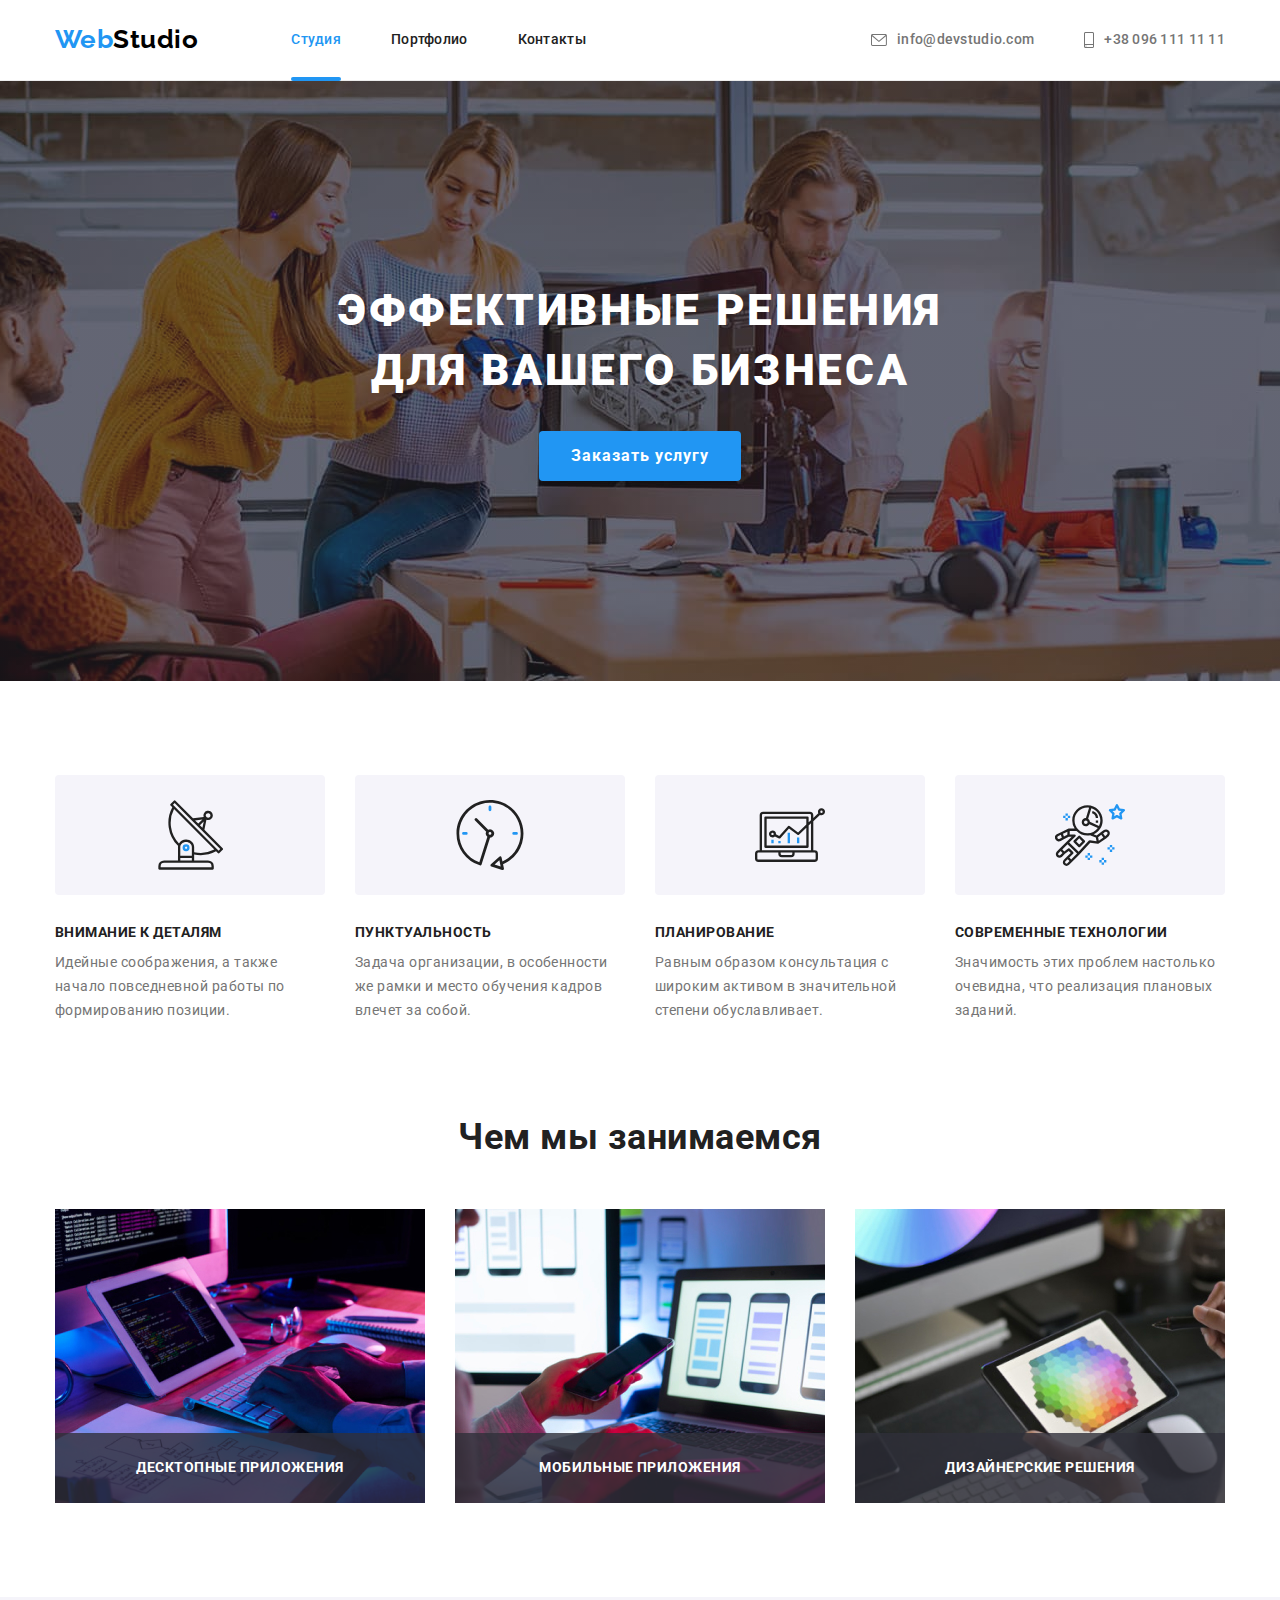
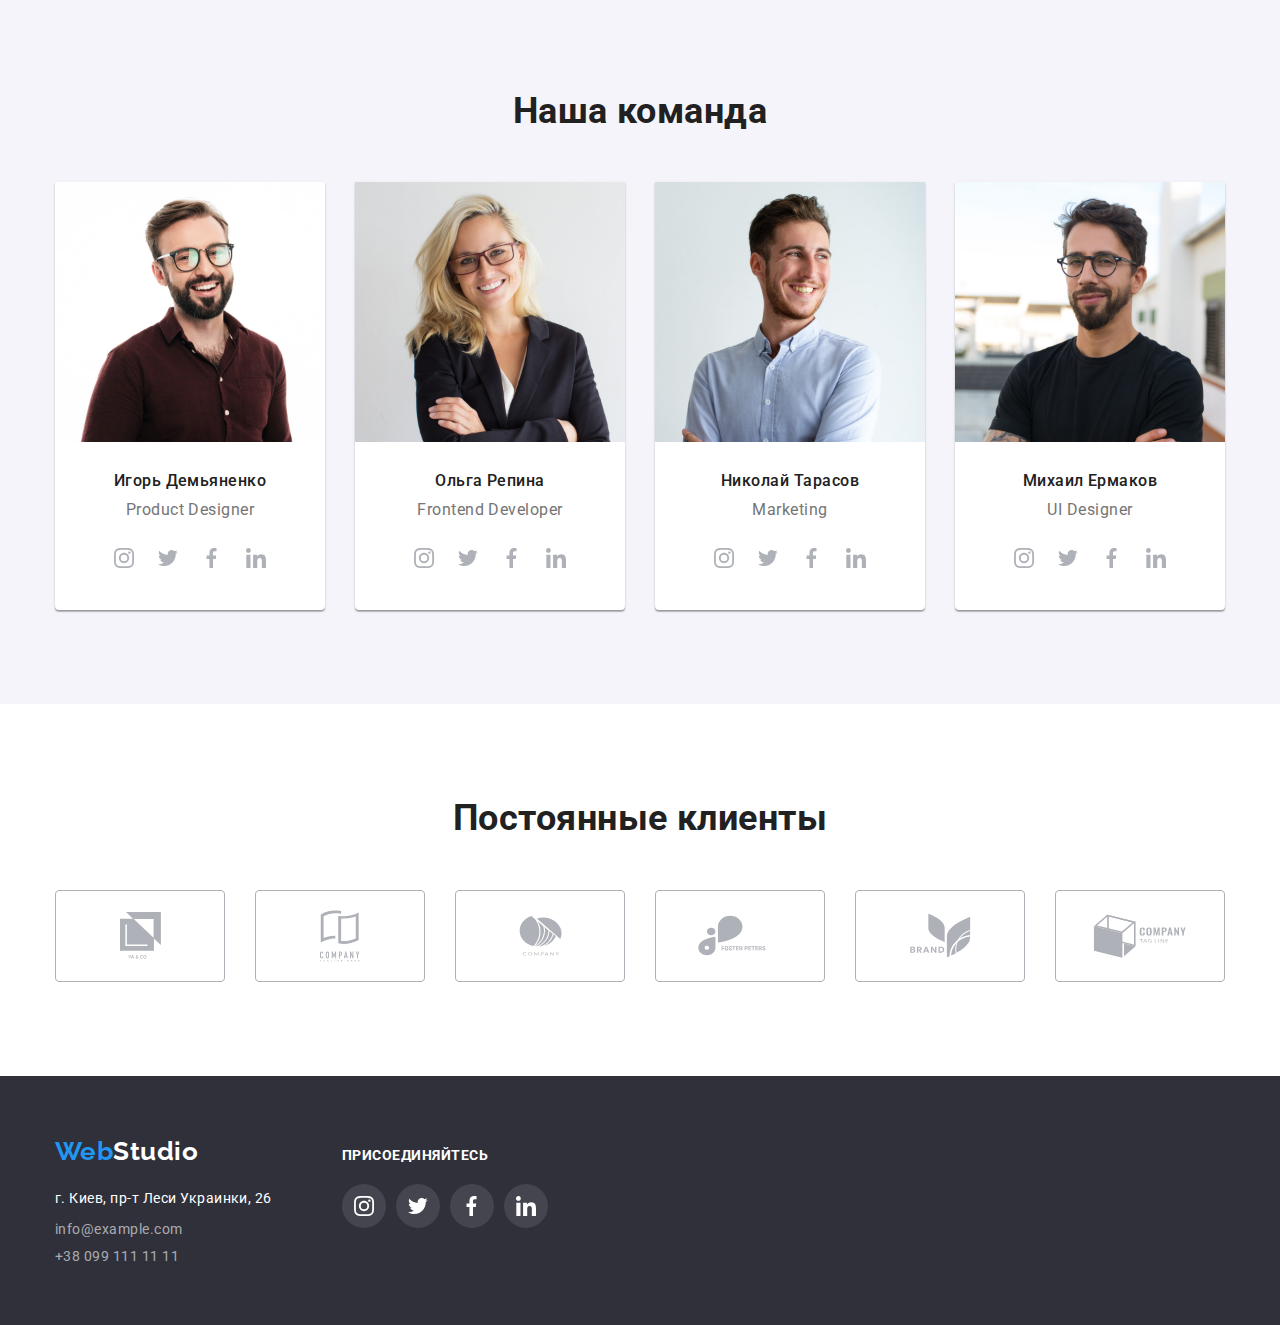
==== index.html @ b7a10733 "Add files via upload" ====
<!DOCTYPE html>
<html lang="ru">
  <head>
    <meta charset="UTF-8" />
    <meta http-equiv="X-UA-Compatible" content="IE=edge" />
    <meta name="viewport" content="width=device-width, initial-scale=1.0" />
    <title>Студия</title>
    <link rel="preconnect" href="https://fonts.googleapis.com" />
    <link rel="preconnect" href="https://fonts.gstatic.com" crossorigin />
    <link
      href="https://fonts.googleapis.com/css2?family=Raleway:wght@700&family=Roboto:wght@400;500;700;900&display=swap"
      rel="stylesheet"
    />
    <link
      rel="stylesheet"
      href="https://cdnjs.cloudflare.com/ajax/libs/modern-normalize/1.1.0/modern-normalize.min.css"
    />
    <link rel="stylesheet" href="./css/styles.css" />
  </head>

  <body>
    <header class="header">
      <div class="container main-nav">
        <nav class="header-nav">
          <a lang="en" href="https://goit.ua/" class="header-logo link"
            >Web<span class="header-studio">Studio</span></a
          >
          <ul class="header-list list">
            <li class="header-item">
              <a href="./index.html" class="header-link link current">Студия</a>
            </li>
            <li class="header-item">
              <a href="./portfolio.html" class="header-link link">Портфолио</a>
            </li>
            <li class="header-item"><a href="" class="header-link link">Контакты</a></li>
          </ul>
        </nav>

        <ul class="header-contacts-list list">
          <li class="header-contacts-item">
            <a href="mailto:info@devstudio.com" class="header-contacts-link link">
              <svg class="header-icons" width="16" height="12">
                <use href="./images/icons.svg#mail"></use>
              </svg>
              info@devstudio.com</a
            >
          </li>
          <li class="header-contacts-item">
            <a href="tel:+380961111111" class="header-contacts-link link">
              <svg class="header-icons" width="10" height="16">
                <use href="./images/icons.svg#smartphone"></use>
              </svg>
              +38 096 111 11 11</a
            >
          </li>
        </ul>
      </div>
    </header>

    <main>
      <section class="hero overlay">
        <div class="container">
          <h1 class="hero-title">Эффективные решения для вашего бизнеса</h1>
          <button data-modal-open type="button" class="hero-button">Заказать услугу</button>
        </div>
      </section>

      <section class="qualities section">
        <div class="container">
          <h2 class="visually-hidden">Особенности</h2>
          <ul class="qualities-list list">
            <li class="qualities-item">
              <div class="qualities-icons-bg">
                <svg width="65" height="70">
                  <use href="./images/icons.svg#antenna"></use>
                </svg>
              </div>
              <h3 class="qualities-title">Внимание к деталям</h3>
              <p class="qualities-description">
                Идейные соображения, а также начало повседневной работы по формированию позиции.
              </p>
            </li>
            <li class="qualities-item">
              <div class="qualities-icons-bg">
                <svg class="qualities-icons">
                  <use href="./images/icons.svg#clock"></use>
                </svg>
              </div>
              <h3 class="qualities-title">Пунктуальность</h3>
              <p class="qualities-description">
                Задача организации, в особенности же рамки и место обучения кадров влечет за собой.
              </p>
            </li>
            <li class="qualities-item">
              <div class="qualities-icons-bg">
                <svg class="qualities-icons">
                  <use href="./images/icons.svg#diagram"></use>
                </svg>
              </div>
              <h3 class="qualities-title">Планирование</h3>
              <p class="qualities-description">
                Равным образом консультация с широким активом в значительной степени обуславливает.
              </p>
            </li>
            <li class="qualities-item">
              <div class="qualities-icons-bg">
                <svg class="qualities-icons">
                  <use href="./images/icons.svg#astronaut"></use>
                </svg>
              </div>
              <h3 class="qualities-title">Современные технологии</h3>
              <p class="qualities-description">
                Значимость этих проблем настолько очевидна, что реализация плановых заданий.
              </p>
            </li>
          </ul>
        </div>
      </section>

      <section class="skills section">
        <div class="container">
          <h2 class="skills-title secondary-title">Чем мы занимаемся</h2>
          <ul class="skills-list list">
            <li class="skills-item">
              <img src="./images/box1.jpg" alt="Coding" width="370" />
              <p class="skills-description">Десктопные приложения</p>
            </li>
            <li class="skills-item">
              <img src="./images/box2.jpg" alt="Compatibility" width="370" />
              <p class="skills-description">Мобильные приложения</p>
            </li>
            <li class="skills-item">
              <img src="./images/box3.jpg" alt="Design" width="370" />
              <p class="skills-description">Дизайнерские решения</p>
            </li>
          </ul>
        </div>
      </section>

      <section class="team section">
        <div class="container">
          <h2 class="team-title secondary-title">Наша команда</h2>
          <ul class="team-list list">
            <li class="team-item">
              <img src="./images/team_member1.jpg" alt="Игорь Демьяненко" width="270" />
              <div class="team-member-card">
                <h3 class="team-member-title">Игорь Демьяненко</h3>
                <p lang="en" class="team-member-position">Product Designer</p>
                <ul class="team-member-socials-list list flex">
                <li class="team-member-socials-item">
                  <a class="link flex" href="">
                    <svg class="team-member-socials-icon">
                      <use href="./images/icons.svg#instagram"></use>
                    </svg>
                  </a>
                </li>
                <li class="team-member-socials-item">
                  <a class="link flex" href="">
                    <svg class="team-member-socials-icon">
                      <use href="./images/icons.svg#twitter">
                    </svg>
                  </a>
                </li>
                <li class="team-member-socials-item">
                  <a class="link flex" href="">
                    <svg class="team-member-socials-icon">
                      <use href="./images/icons.svg#facebook"></use>
                    </svg>
                  </a>
                </li>
                <li class="team-member-socials-item">
                  <a class="link flex" href="">
                    <svg class="team-member-socials-icon">
                      <use href="./images/icons.svg#linkedin"></use>
                    </svg>
                  </a>
                </li>
              </ul>
              </div>
            </li>
            <li class="team-item">
              <img src="./images/team_member2.jpg" alt="Ольга Репина" width="270" />
              <div class="team-member-card">
                <h3 class="team-member-title">Ольга Репина</h3>
                <p lang="en" class="team-member-position">Frontend Developer</p>
                <ul class="team-member-socials-list list flex">
                <li class="team-member-socials-item">
                  <a class="link flex" href="">
                    <svg class="team-member-socials-icon">
                      <use href="./images/icons.svg#instagram"></use>
                    </svg>
                  </a>
                </li>
                <li class="team-member-socials-item">
                  <a class="link flex" href="">
                    <svg class="team-member-socials-icon">
                      <use href="./images/icons.svg#twitter">
                    </svg>
                  </a>
                </li>
                <li class="team-member-socials-item">
                  <a class="link flex" href="">
                    <svg class="team-member-socials-icon">
                      <use href="./images/icons.svg#facebook"></use>
                    </svg>
                  </a>
                </li>
                <li class="team-member-socials-item">
                  <a class="link flex" href="">
                    <svg class="team-member-socials-icon">
                      <use href="./images/icons.svg#linkedin"></use>
                    </svg>
                  </a>
                </li>
              </ul>
              </div>
            </li>
            <li class="team-item">
              <img src="./images/team_member3.jpg" alt="Николай Тарасов" width="270" />
              <div class="team-member-card">
                <h3 class="team-member-title">Николай Тарасов</h3>
                <p lang="en" class="team-member-position">Marketing</p>
                <ul class="team-member-socials-list list flex">
                <li class="team-member-socials-item">
                  <a class="link flex" href="">
                    <svg class="team-member-socials-icon">
                      <use href="./images/icons.svg#instagram"></use>
                    </svg>
                  </a>
                </li>
                <li class="team-member-socials-item">
                  <a class="link flex" href="">
                    <svg class="team-member-socials-icon">
                      <use href="./images/icons.svg#twitter">
                    </svg>
                  </a>
                </li>
                <li class="team-member-socials-item">
                  <a class="link flex" href="">
                    <svg class="team-member-socials-icon">
                      <use href="./images/icons.svg#facebook"></use>
                    </svg>
                  </a>
                </li>
                <li class="team-member-socials-item">
                  <a class="link flex" href="">
                    <svg class="team-member-socials-icon">
                      <use href="./images/icons.svg#linkedin"></use>
                    </svg>
                  </a>
                </li>
              </ul>
              </div>
            </li>
            <li class="team-item">
              <img src="./images/team_member4.jpg" alt="Михаил Ермаков" width="270" />
              <div class="team-member-card">
                <h3 class="team-member-title">Михаил Ермаков</h3>
                <p lang="en" class="team-member-position">UI Designer</p>
                <ul class="team-member-socials-list list flex">
                <li class="team-member-socials-item">
                  <a class="link flex" href="">
                    <svg class="team-member-socials-icon">
                      <use href="./images/icons.svg#instagram"></use>
                    </svg>
                  </a>
                </li>
                <li class="team-member-socials-item">
                  <a class="link flex" href="">
                    <svg class="team-member-socials-icon">
                      <use href="./images/icons.svg#twitter">
                    </svg>
                  </a>
                </li>
                <li class="team-member-socials-item">
                  <a class="link flex" href="">
                    <svg class="team-member-socials-icon">
                      <use href="./images/icons.svg#facebook"></use>
                    </svg>
                  </a>
                </li>
                <li class="team-member-socials-item">
                  <a class="link flex" href="">
                    <svg class="team-member-socials-icon">
                      <use href="./images/icons.svg#linkedin"></use>
                    </svg>
                  </a>
                </li>
              </ul>
              </div>
            </li>
          </ul>
        </div>
      </section>

      <section class="clients section container">
        <h2 class="clients-title secondary-title">Постоянные клиенты</h2>
        <ul class="clients-list list flex">
          <li class="clients-list-item flex">
            <a class="link flex" href="">
              <svg class="clients-icon" width="41" height="47">
                <use href="./images/icons.svg#company1"></use>
              </svg>
            </a>
          </li>
          <li class="clients-list-item li">
            <a class="link flex" href="">
              <svg class="clients-icon" width="40" height="52">
                <use href="./images/icons.svg#company2"></use>
              </svg>
            </a>
          </li>
          <li class="clients-list-item">
            <a class="link flex" href="">
              <svg class="clients-icon" width="43" height="41">
                <use href="./images/icons.svg#company3"></use>
              </svg>
            </a>
          </li>
          <li class="clients-list-item">
            <a class="link flex" href="">
              <svg class="clients-icon" width="84" height="41">
                <use href="./images/icons.svg#company4"></use>
              </svg>
            </a>
          </li>
          <li class="clients-list-item">
            <a class="link flex" href="">
              <svg class="clients-icon" width="63" height="45">
                <use href="./images/icons.svg#company5"></use>
              </svg>
            </a>
          </li>
          <li class="clients-list-item">
            <a class="link flex" href="">
              <svg class="clients-icon" width="94" height="44">
                <use href="./images/icons.svg#company6"></use>
              </svg>
            </a>
          </li>
        </ul>
      </section>
    </main>

    <footer class="footer">
      <div class="container flex">
        <div class="footer-contacts">
          <a lang="en" href="https://goit.ua/" class="footer-logo link"
            >Web<span class="footer-studio">Studio</span>
          </a>
          <address>
            <ul class="footer-list list">
              <li class="footer-item">
                <a href="https://goo.gl/maps/9kLPgh8DZqMoMKWZ7" class="footer-street-link link"
                  >г. Киев, пр-т Леси Украинки, 26</a
                >
              </li>
              <li class="footer-item">
                <a href="mailto:info@example.com" class="footer-contacts-link link"
                  >info@example.com</a
                >
              </li>
              <li class="footer-item">
                <a href="tel:+380991111111" class="footer-contacts-link link">+38 099 111 11 11</a>
              </li>
            </ul>
          </address>
        </div>

        <div class="social-links">
          <h3 class="social-links-title">присоединяйтесь</h3>
          <ul class="social-links-list list flex">
            <li class="social-links-item">
              <a class="link flex" href="">
                <svg class="social-links-icon">
                  <use href="./images/icons.svg#instagram"></use>
                </svg>
              </a>
            </li>
            <li class="social-links-item">
              <a class="link flex" href="">
                <svg class="social-links-icon">
                  <use href="./images/icons.svg#twitter"></use>
                </svg>
              </a>
            </li>
            <li class="social-links-item">
              <a class="link flex" href="">
                <svg class="social-links-icon">
                  <use href="./images/icons.svg#facebook"></use>
                </svg>
              </a>
            </li>
            <li class="social-links-item">
              <a class="link flex" href="">
                <svg class="social-links-icon">
                  <use href="./images/icons.svg#linkedin"></use>
                </svg>
              </a>
            </li>
          </ul>
        </div>
      </div>
    </footer>
    <div class="backdrop is-hidden" data-modal>
      <div class="modal">
        <button data-modal-close type="button" class="modal-btn flex">
          <svg class="modal-icon flex" width="11" height="11">
            <use href="./images/icons.svg#close"></use>
          </svg>
        </button>
      </div>
    </div>
    <script src="./js/modal.js"></script>
  </body>
</html>
---- css/styles.css ----
:root {
  --primary-title-color: #ffffff;
  --secondary-title-color: #212121;
  --primary-text-color: #757575;
  --secondary-text-color: #212121;
  --accent-color: #2196f3;
  --header-text-color: #212121;
  --header-contacts-color: #757575;
}

/*-------------BODY-------------*/

h1,
h2,
h3,
h4,
h5,
h6,
ul,
p {
  margin: 0;
  padding: 0;
}

body {
  font-family: 'Roboto', sans-serif;
  letter-spacing: 0.03em;
  color: #ffffff;
}

.container {
  width: 1200px;
  padding-right: 15px;
  padding-left: 15px;
  margin: auto;
}

.visually-hidden {
  position: absolute;
  width: 1px;
  height: 1px;
  margin: -1px;
  padding: 0;
  overflow: hidden;
  border: 0;
  clip: rect(0 0 0 0);
}

.link {
  text-decoration: none;
}

.list {
  list-style: none;
}

.secondary-title {
  margin-bottom: 50px;

  font-weight: 700;
  font-size: 36px;
  line-height: 1.16;
  text-align: center;
  color: var(--secondary-title-color);
}

.flex {
  display: flex;
}

img {
  display: block;
}

/*-------------HEADER-------------*/

.header {
  border-bottom: 1px solid #ececec;
}

.main-nav {
  display: flex;
  align-items: center;
}

.header-nav {
  display: flex;
  align-items: center;
}

.header-list {
  display: flex;
  margin-left: 93px;
}

.header-list .header-item + .header-item {
  margin-left: 50px;
}

.header-logo {
  padding-top: 24px;
  padding-bottom: 25px;

  font-family: Raleway;
  font-weight: 700;
  font-size: 26px;
  line-height: 1.19;
  color: var(--accent-color);
}

.header-studio {
  color: #000000;
}

.header-link {
  position: relative;
  padding-top: 32px;
  padding-bottom: 32px;
  display: block;

  font-weight: 500;
  font-size: 14px;
  line-height: 1.14;
  letter-spacing: 0.02em;
  color: var(--header-text-color);

  transition: color 250ms cubic-bezier(0.4, 0, 0.2, 1);
}

.current::after {
  content: '';
  display: block;
  position: absolute;
  width: 100%;
  height: 4px;
  left: 0;
  bottom: -1px;

  background-color: var(--accent-color);
  border-radius: 2px;
}

.header-link:hover,
.header-link:focus,
.current {
  color: var(--accent-color);
}

.header-contacts-list {
  display: flex;
  margin-left: auto;
}

.header-contacts-list .header-contacts-item + .header-contacts-item {
  margin-left: 50px;
}

.header-contacts-link {
  display: flex;
  padding-top: 32px;
  padding-bottom: 32px;
  align-items: center;

  font-weight: 500;
  font-size: 14px;
  line-height: 1.14;
  letter-spacing: 0.02em;
  color: var(--header-contacts-color);

  transition: color 250ms cubic-bezier(0.4, 0, 0.2, 1);
}

.header-contacts-link:hover,
.header-contacts-link:focus {
  color: var(--accent-color);
}

.header-icons {
  margin-right: 10px;
  fill: currentColor;
}

/*-------------HERO-------------*/

.hero {
  display: flex;
  justify-content: center;
  padding-top: 200px;
  padding-bottom: 200px;

  background: #2f303a;
}

.overlay {
  max-width: 1600px;
  height: 600px;
  margin-right: auto;
  margin-left: auto;

  background-image: linear-gradient(to bottom, rgba(47, 48, 58, 0.4), rgba(47, 48, 58, 0.4)),
    url('../images/overlay.jpg');
  background-repeat: no-repeat;
  background-position: center;
  background-size: cover;
}

.hero-title {
  margin-bottom: 30px;
  margin-left: auto;
  margin-right: auto;
  width: 696px;

  font-weight: 900;
  font-size: 44px;
  line-height: 1.36;
  text-align: center;
  letter-spacing: 0.06em;
  text-transform: uppercase;
  color: var(--primary-title-color);
}

.hero-button {
  min-width: 200px;
  padding: 10px 32px;
  margin: 0 auto;
  display: block;

  background: var(--accent-color);
  box-shadow: 0px 4px 4px rgba(0, 0, 0, 0.15);
  border-radius: 4px;
  border: none;
  cursor: pointer;

  font-family: inherit;
  font-weight: 700;
  font-size: 16px;
  line-height: 1.88;
  text-align: center;
  letter-spacing: 0.06em;
  color: #ffffff;

  transition: background-color 250ms cubic-bezier(0.4, 0, 0.2, 1);
}

.hero-button:hover,
.hero-button:focus {
  background-color: #188ce8;
}

/*-------------MAIN-------------*/

.section {
  padding-top: 94px;
  padding-bottom: 94px;
}

/*-------------QUALITIES-------------*/

.qualities {
  padding-bottom: 0;
}

.qualities-list {
  display: flex;
  flex-wrap: row;
  margin-left: -30px;
}

.qualities-item {
  flex-basis: calc(100% / 4 - 30px);
  margin-left: 30px;
}

.qualities-icons-bg {
  display: flex;
  align-items: center;
  justify-content: center;
  height: 120px;
  margin-bottom: 30px;

  background: #f5f4fa;
  border-radius: 4px;
}

.qualities-icons {
  width: 70px;
  height: 70px;
}

.qualities-title {
  margin-bottom: 10px;

  font-weight: 700;
  font-size: 14px;
  line-height: 1.14;
  text-transform: uppercase;
  color: var(--secondary-title-color);
}

.qualities-description {
  font-size: 14px;
  line-height: 1.71;
  color: var(--primary-text-color);
}

/*-------------SKILLS-------------*/

.skills-list {
  display: flex;
  flex-wrap: wrap;
  margin-left: -30px;
}

.skills-item {
  position: relative;
  flex-basis: calc(100% / 3 - 30px);
  margin-left: 30px;
}

.skills-description {
  display: flex;
  align-items: center;
  justify-content: center;
  position: absolute;
  width: 100%;
  height: 70px;
  left: 0;
  bottom: 0;

  font-weight: 700;
  font-size: 14px;
  line-height: 1.14;
  text-transform: uppercase;
  color: #ffffff;
  background: rgba(47, 48, 58, 0.8);
}

/*-------------TEAM-------------*/

.team {
  background: #f5f4fa;
}

.team-list {
  display: flex;
  flex-wrap: wrap;
  margin-left: -30px;
}

.team-item {
  flex-basis: calc(100% / 4 - 30px);
  margin-left: 30px;

  background: #ffffff;
  box-shadow: 0px 1px 3px rgba(0, 0, 0, 0.12), 0px 1px 1px rgba(0, 0, 0, 0.14),
    0px 2px 1px rgba(0, 0, 0, 0.2);
  border-radius: 0px 0px 4px 4px;
}

.team-member-card {
  padding-top: 30px;
  padding-bottom: 30px;
}

.team-member-title {
  margin-bottom: 10px;

  font-weight: 500;
  font-size: 16px;
  line-height: 1.18;
  text-align: center;
  color: var(--secondary-title-color);
}

.team-member-position {
  margin-bottom: 16px;

  font-size: 16px;
  line-height: 1.18;
  text-align: center;
  color: var(--primary-text-color);
}

.team-member-socials-list {
  align-items: center;
  justify-content: center;
}

.team-member-socials-item a {
  width: 44px;
  height: 44px;
  align-items: center;
  justify-content: center;

  color: #afb1b8;
  border-radius: 50%;

  transition: color 250ms cubic-bezier(0.4, 0, 0.2, 1),
    background-color 250ms cubic-bezier(0.4, 0, 0.2, 1);
}

.team-member-socials-item a:hover,
.team-member-socials-item a:focus {
  color: white;
  background-color: var(--accent-color);
}

.team-member-socials-icon {
  width: 20px;
  height: 20px;

  fill: currentColor;
}

/*-------------CLIENTS-------------*/

.clients-list {
  flex-wrap: wrap;
  margin-left: -30px;
}

.clients-list-item {
  flex-basis: calc(100% / 6 - 30px);
  margin-left: 30px;
}

.clients-list-item a {
  width: 170px;
  height: 92px;
  align-items: center;
  justify-content: center;

  color: #afb1b8;
  border: 1px solid #afb1b8;
  border-radius: 4px;

  transition: color 250ms cubic-bezier(0.4, 0, 0.2, 1);
}

.clients-list-item a:hover,
.clients-list-item a:focus {
  color: var(--accent-color);
  border: 1px solid var(--accent-color);
}

.clients-icon {
  fill: currentColor;
}

/*-------------PORTFOLIO-------------*/

.filters-list {
  display: flex;
  justify-content: center;
  margin-bottom: 50px;
}

.filters-item:not(:last-child) {
  margin-right: 8px;
}

.filter-button {
  font-family: inherit;
  font-weight: 500;
  font-size: 16px;
  line-height: 1.62;
  text-align: center;
  color: var(--secondary-title-color);
  background-color: #f5f4fa;
  cursor: pointer;
  border-radius: 4px;
  border: none;
  padding: 6px 22px;

  transition: color 250ms cubic-bezier(0.4, 0, 0.2, 1),
    background-color 250ms cubic-bezier(0.4, 0, 0.2, 1),
    box-shadow 250ms cubic-bezier(0.4, 0, 0.2, 1);
}

.filter-button:hover,
.filter-button:focus {
  color: #ffffff;
  background-color: var(--accent-color);
  box-shadow: 0px 3px 1px rgba(0, 0, 0, 0.1), 0px 1px 2px rgba(0, 0, 0, 0.08),
    0px 2px 2px rgba(0, 0, 0, 0.12);
}

.projects-list {
  display: flex;
  flex-wrap: wrap;
  margin-left: -30px;
  margin-top: -30px;
}

.projects-item {
  flex-basis: calc(100% / 3 - 30px);
  margin-left: 30px;
  margin-top: 30px;
}

.projects-link {
  transition: box-shadow 250ms cubic-bezier(0.4, 0, 0.2, 1);
}

.projects-link:hover,
.projects-link:focus {
  display: block;
  box-sizing: border-box;
  box-shadow: 0px 1px 1px rgba(0, 0, 0, 0.12), 0px 4px 4px rgba(0, 0, 0, 0.06),
    1px 4px 6px rgba(0, 0, 0, 0.16);
}

.projects-description {
  position: relative;
  overflow: hidden;
}

.projects-overlay {
  position: absolute;
  top: 0;
  left: 0;
  height: 100%;
  width: 100%;
  transform: translateY(100%);
  transition: transform 250ms cubic-bezier(0.4, 0, 0.2, 1);

  background: rgba(33, 150, 243, 0.9);
}

.projects-link:hover .projects-overlay,
.projects-link:focus .projects-overlay {
  transform: translateY(0);
}

.projects-text {
  padding: 63px 24px;

  font-size: 18px;
  line-height: 1.56;
  letter-spacing: 0.03em;
  color: #ffffff;
}

.projects-card {
  padding: 20px 24px;

  border: 1px solid #eeeeee;
  border-width: 0 1px 1px 1px;
}

.projects-title {
  padding-bottom: 4px;

  font-weight: 700;
  font-size: 18px;
  line-height: 2;
  letter-spacing: 0.06em;
  color: var(--secondary-title-color);
}

.projects-category {
  font-size: 16px;
  line-height: 1.87;
  color: var(--primary-text-color);
}

/*-------------FOOTER-------------*/

.footer {
  background: #2f303a;
  padding-top: 60px;
  padding-bottom: 60px;
}

.footer-contacts {
  display: inline-block;
  margin-right: 70px;
}

.footer-logo {
  display: block;
  margin-bottom: 20px;

  font-family: Raleway;
  font-weight: 700;
  font-size: 26px;
  line-height: 1.19;
  color: var(--accent-color);
}

.footer-studio {
  color: #ffffff;
}

.footer-item:not(:last-child) {
  margin-bottom: 9px;
}

.footer-street-link {
  font-style: normal;
  font-size: 14px;
  line-height: 1.71;
  color: #ffffff;

  transition: color 250ms cubic-bezier(0.4, 0, 0.2, 1);
}

.footer-street-link:hover,
.footer-street-link:focus {
  color: var(--accent-color);
}

.footer-contacts-link {
  font-style: normal;
  font-size: 14px;
  line-height: 1.71px;
  color: rgba(255, 255, 255, 0.6);

  transition: color 250ms cubic-bezier(0.4, 0, 0.2, 1);
}

.footer-contacts-link:hover,
.footer-contacts-link:focus {
  color: var(--accent-color);
}

/*-------------SOCIAL LINKS-------------*/

.social-links {
  vertical-align: top;
  display: inline-block;
}

.social-links-title {
  margin-top: 12px;
  margin-bottom: 20px;

  font-weight: 700;
  font-size: 14px;
  line-height: 1.14;
  text-transform: uppercase;
  color: #ffffff;
}

.social-links-item:not(:last-child) {
  margin-right: 10px;
}

.social-links-item a {
  width: 44px;
  height: 44px;
  align-items: center;
  justify-content: center;

  background: rgba(255, 255, 255, 0.1);
  border-radius: 50%;

  transition: background-color 250ms cubic-bezier(0.4, 0, 0.2, 1);
}

.social-links-item a:hover,
.social-links-item a:focus {
  background: var(--accent-color);
}

.social-links-icon {
  width: 20px;
  height: 20px;

  fill: #ffffff;
}

/*-------------MODAL WINDOW-------------*/

.backdrop {
  position: fixed;
  top: 0;
  left: 0;
  transition: opacity 250ms cubic-bezier(0.4, 0, 0.2, 1);

  width: 100%;
  height: 100%;

  background: rgba(0, 0, 0, 0.2);
}

.backdrop.is-hidden {
  opacity: 0;
  pointer-events: none;
}

.modal {
  position: absolute;
  top: 50%;
  left: 50%;
  transform: translate(-50%, -50%);
  transition: transform 250ms cubic-bezier(0.4, 0, 0.2, 1);

  width: 528px;
  height: 581px;

  background: #ffffff;
  box-shadow: 0px 1px 3px rgba(0, 0, 0, 0.12), 0px 1px 1px rgba(0, 0, 0, 0.14),
    0px 2px 1px rgba(0, 0, 0, 0.2);
  border-radius: 4px;
}

.backdrop.is-hidden .modal {
  transform: translate(-50%, -50%) scale(0.5);
}

.modal-btn {
  margin-left: auto;
  margin-top: 8px;
  margin-right: 8px;
  align-items: center;
  justify-content: center;

  width: 30px;
  height: 30px;

  color: #000000;
  background: #ffffff;
  border: 1px solid rgba(0, 0, 0, 0.1);
  border-radius: 50%;
  cursor: pointer;
}

.modal-btn:hover,
.modal-btn:focus {
  color: var(--accent-color);
}

.modal-icon {
  fill: currentColor;
}
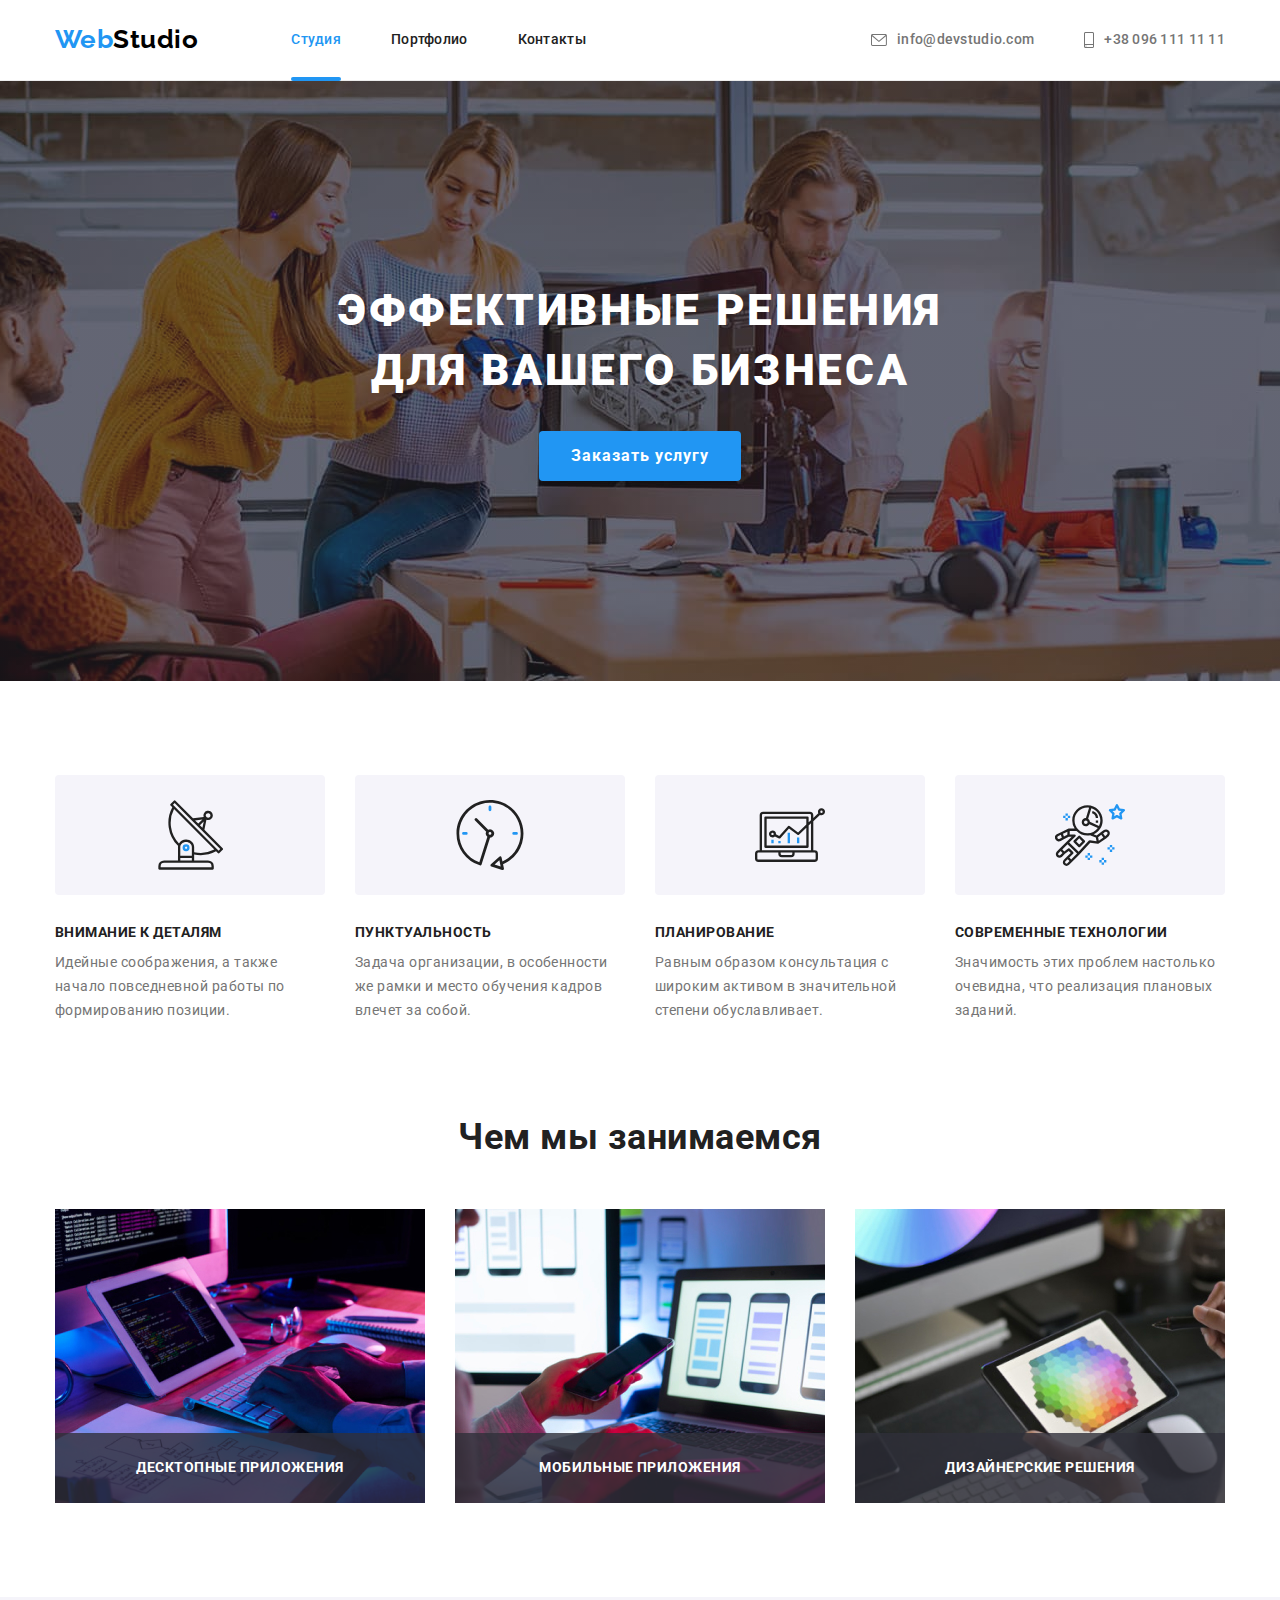
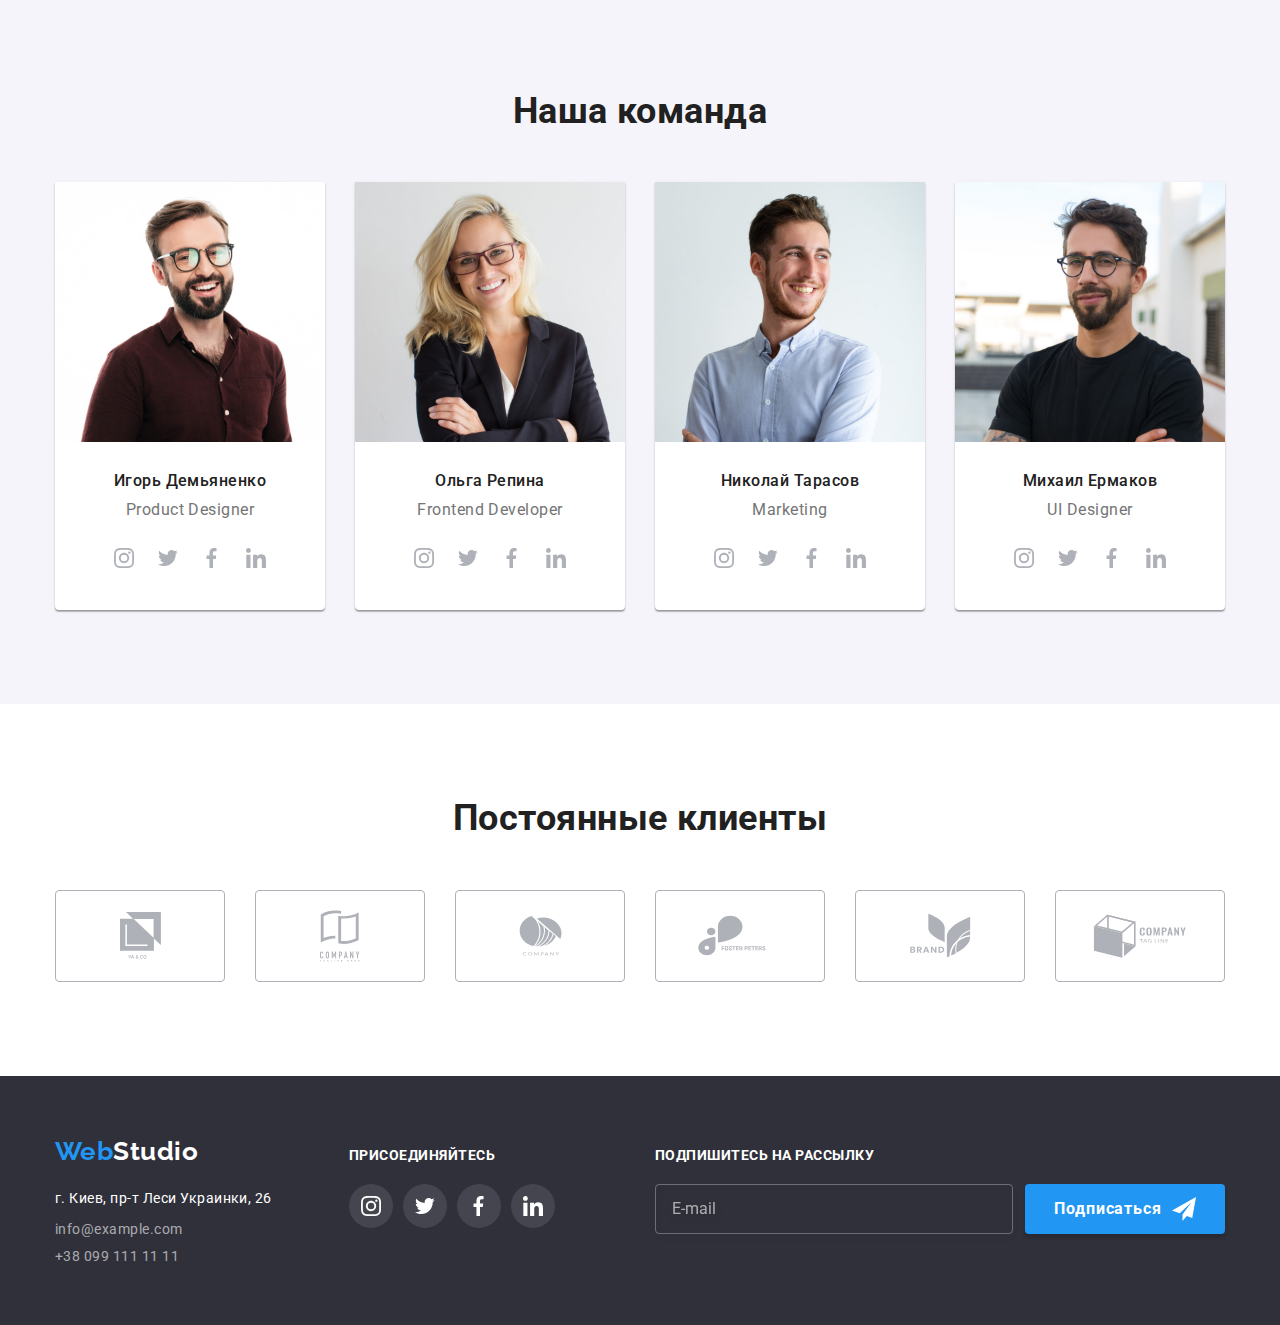
==== commit c8bb8a65: "+ sub-form" ====
--- a/index.html
+++ b/index.html
@@ -343,7 +343,7 @@
     </main>
 
     <footer class="footer">
-      <div class="container flex">
+      <div class="container footer-align flex">
         <div class="footer-contacts">
           <a lang="en" href="https://goit.ua/" class="footer-logo link"
             >Web<span class="footer-studio">Studio</span>
@@ -400,6 +400,18 @@
             </li>
           </ul>
         </div>
+
+        <form class="sub-form">
+          <h3 class="sub-title">Подпишитесь на рассылку</h3>
+          <div class="flex">
+            <input type="email" name="email" id="email" placeholder="E-mail">
+            <button class="sub-btn" type="submit">
+              Подписаться<svg class="sub-form-icon" width="24" height="24">
+                          <use href="./images/icons.svg#send"></use>
+                        </svg>
+            </button>
+          </div>
+        </form>
       </div>
     </footer>
     <div class="backdrop is-hidden" data-modal>
--- a/css/styles.css
+++ b/css/styles.css
@@ -572,6 +572,13 @@
   padding-bottom: 60px;
 }
 
+.footer-align {
+  align-items: baseline;
+  justify-content: space-between;
+}
+
+/*-------------[FOOTER] CONTACTS-------------*/
+
 .footer-contacts {
   display: inline-block;
   margin-right: 70px;
@@ -624,15 +631,13 @@
   color: var(--accent-color);
 }
 
-/*-------------SOCIAL LINKS-------------*/
+/*-------------[FOOTER] SOCIAL LINKS-------------*/
 
 .social-links {
-  vertical-align: top;
-  display: inline-block;
+  margin-right: 93px;
 }
 
 .social-links-title {
-  margin-top: 12px;
   margin-bottom: 20px;
 
   font-weight: 700;
@@ -668,6 +673,87 @@
   height: 20px;
 
   fill: #ffffff;
+}
+
+/*-------------[FOOTER] FORM-------------*/
+
+.sub-title {
+  margin-bottom: 20px;
+
+  font-weight: 700;
+  font-size: 14px;
+  line-height: 1.14;
+  text-transform: uppercase;
+  color: #ffffff;
+}
+
+.sub-form input {
+  margin-right: 12px;
+  padding: 15px 16px;
+
+  width: 358px;
+  height: 50px;
+
+  color: #ffffff;
+  border: 1px solid rgba(255, 255, 255, 0.3);
+  box-sizing: border-box;
+  filter: drop-shadow(0px 4px 4px rgba(0, 0, 0, 0.15));
+  border-radius: 4px;
+  background-color: transparent;
+
+  transition: background-color 250ms cubic-bezier(0.4, 0, 0.2, 1), color 250ms cubic-bezier(0.4, 0, 0.2, 1);
+}
+
+.sub-form input::placeholder {
+  align-items: center;
+
+  font-size: 16px;
+  line-height: 1.25;
+  display: flex;
+  color: rgba(255, 255, 255, 0.6);
+}
+
+.sub-form input:hover {
+  border-color: var(--accent-color);
+}
+
+.sub-form input:focus {
+  color: black;
+  background-color: #ffffff;
+}
+
+.sub-form input:focus-visible {
+  outline: none;
+  border-color: var(--accent-color);
+}
+
+.sub-btn {
+  width: 200px;
+  height: 50px;
+
+  font-weight: 700;
+  font-size: 16px;
+  line-height: 1.87;
+  display: flex;
+  align-items: center;
+  justify-content: center;
+  letter-spacing: 0.06em;
+  color: #ffffff;
+  background: #2196f3;
+  box-shadow: 0px 4px 4px rgba(0, 0, 0, 0.15);
+  border-radius: 4px;
+  border: none;
+  cursor: pointer;
+}
+
+.sub-btn:hover,
+.sub-btn:focus {
+  background-color: #188ce8;
+}
+
+.sub-form-icon {
+  margin-left: 10px;
+  fill: currentColor;
 }
 
 /*-------------MODAL WINDOW-------------*/
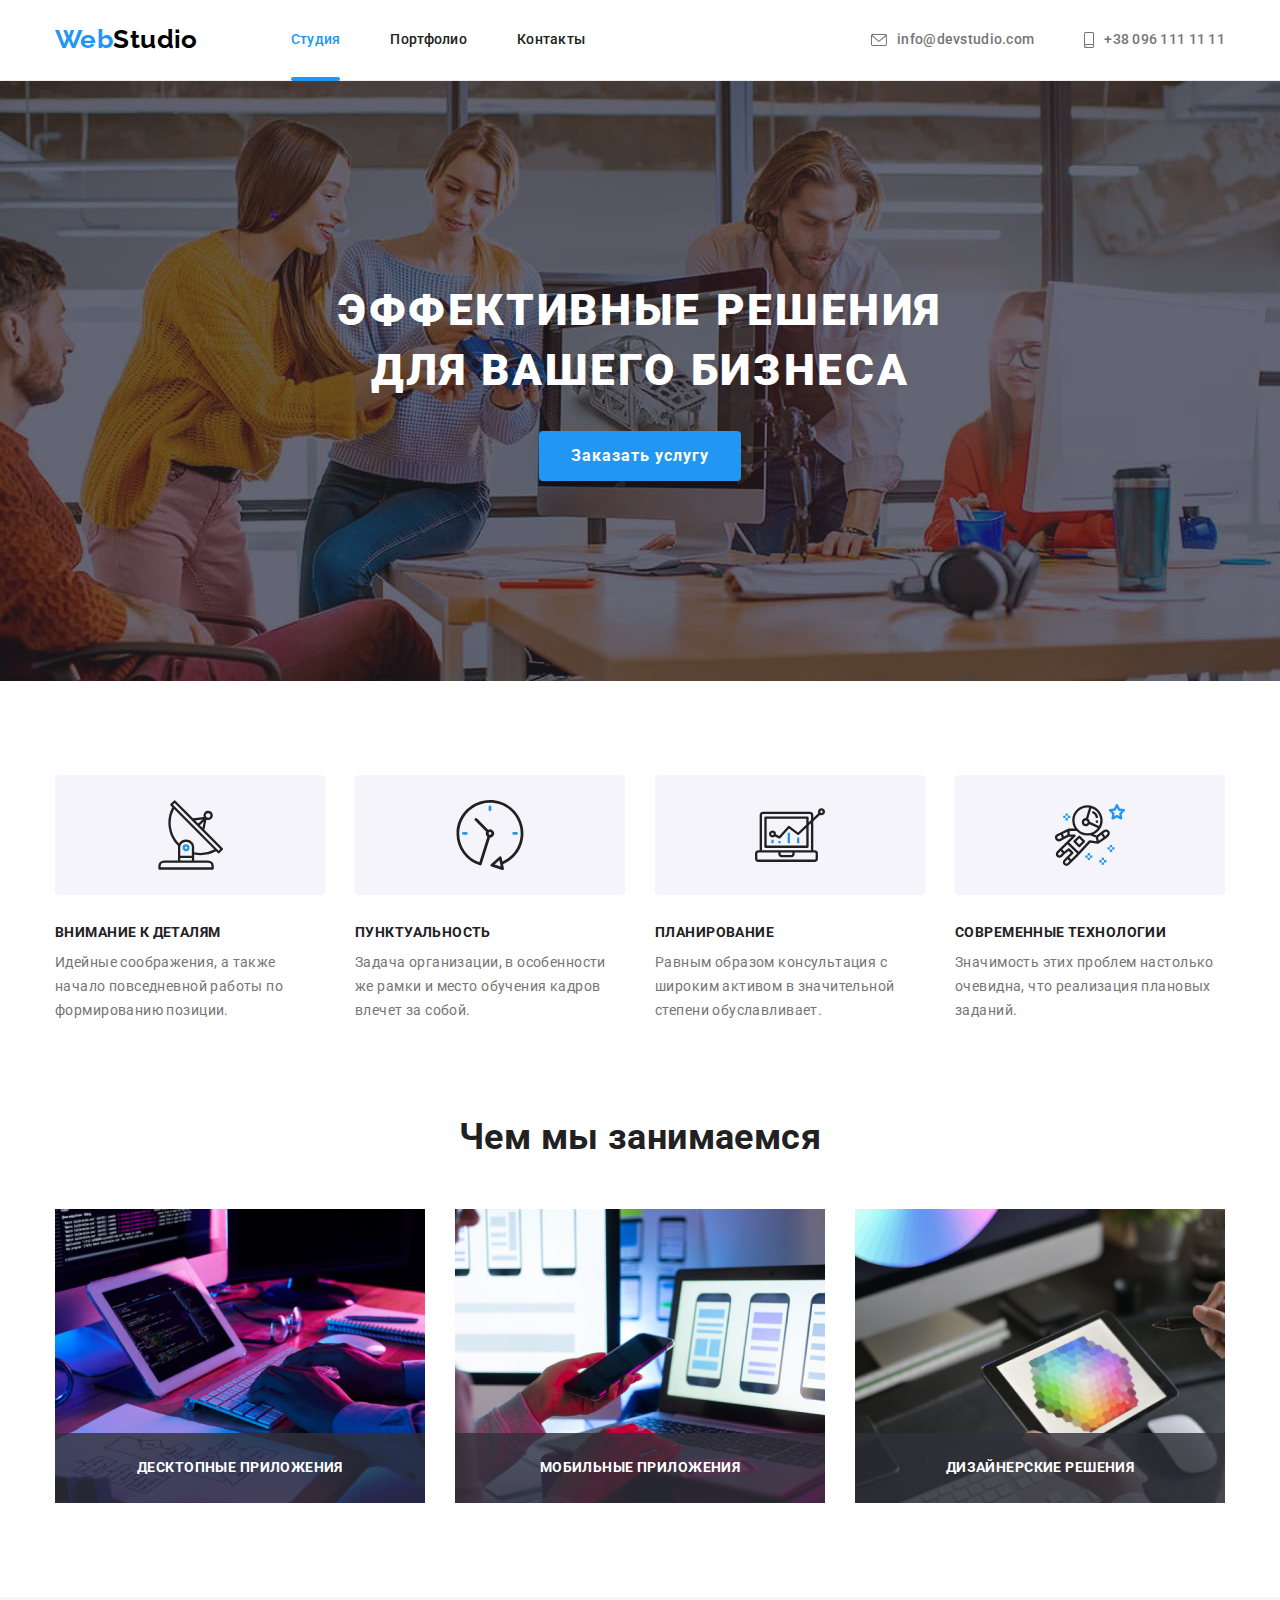
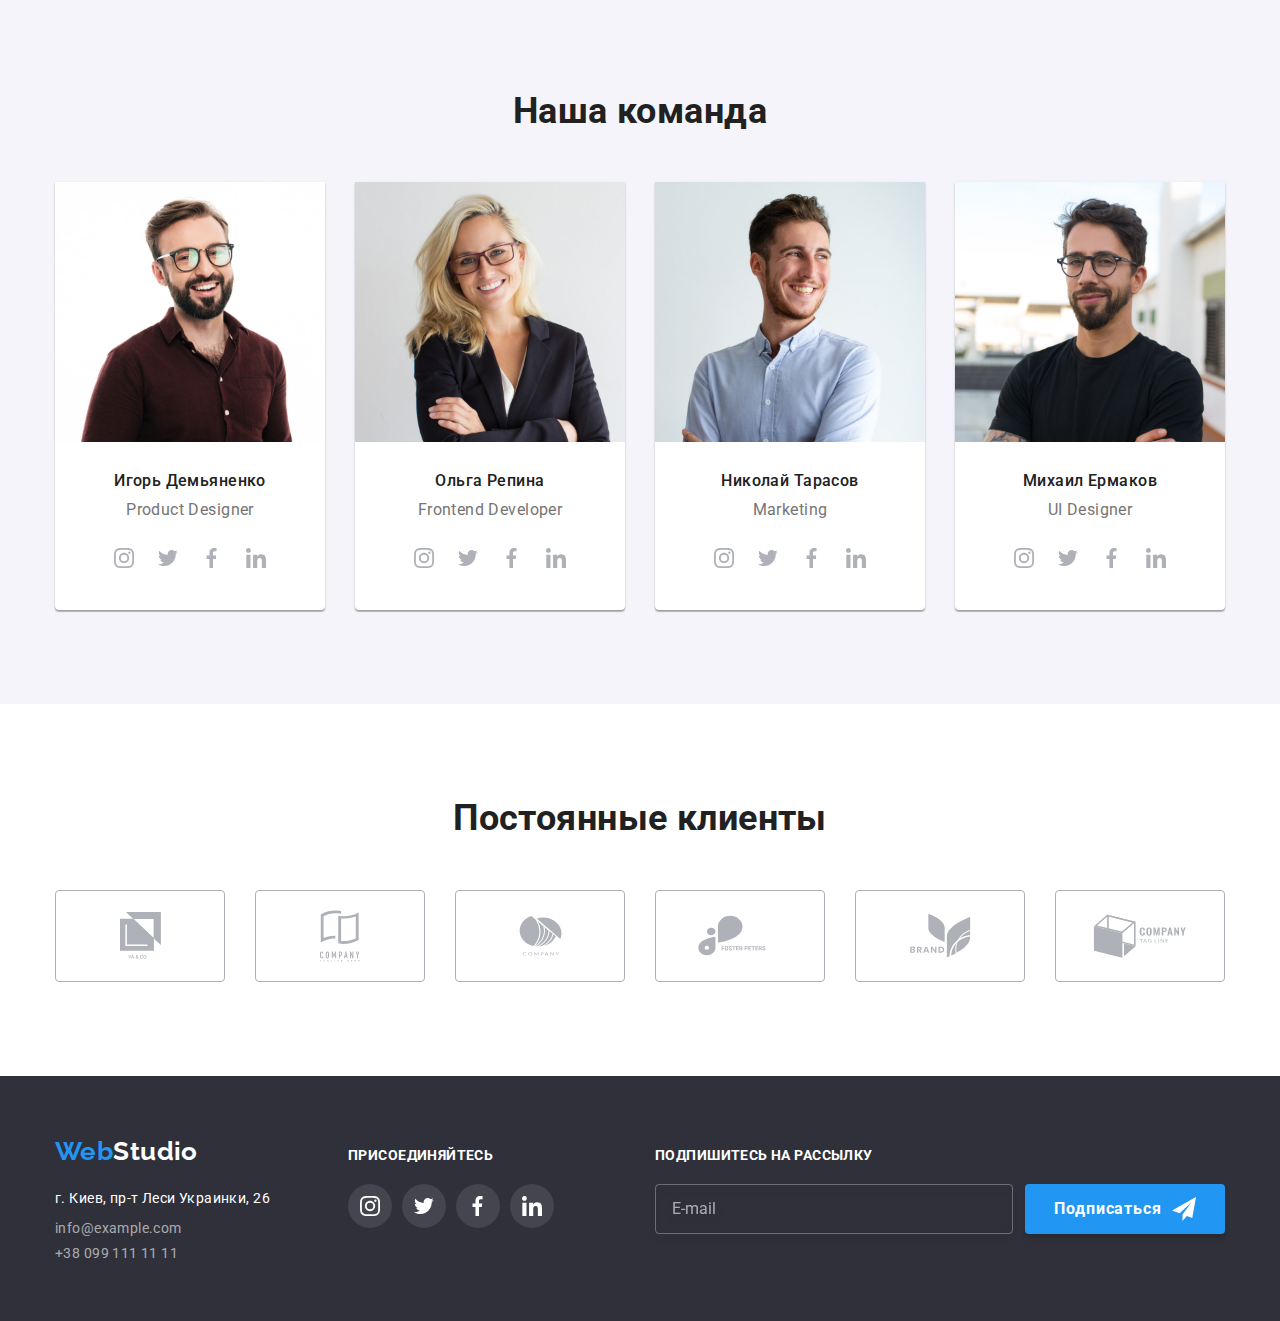
==== commit 10d0bee4: "+ modal window design" ====
--- a/index.html
+++ b/index.html
@@ -404,6 +404,7 @@
         <form class="sub-form">
           <h3 class="sub-title">Подпишитесь на рассылку</h3>
           <div class="flex">
+            <label for="email"></label>
             <input type="email" name="email" id="email" placeholder="E-mail">
             <button class="sub-btn" type="submit">
               Подписаться<svg class="sub-form-icon" width="24" height="24">
@@ -414,13 +415,51 @@
         </form>
       </div>
     </footer>
+
     <div class="backdrop is-hidden" data-modal>
       <div class="modal">
-        <button data-modal-close type="button" class="modal-btn flex">
-          <svg class="modal-icon flex" width="11" height="11">
+        <button data-modal-close type="button" class="modal-btn">
+          <svg class="modal-icon" width="11" height="11">
             <use href="./images/icons.svg#close"></use>
           </svg>
         </button>
+        <form>
+          <h2 class="modal-title">Оставьте свои данные, мы вам перезвоним</h2>
+          <div class="form-field">
+            <label for="name">Имя</label>
+            <input type="text" name="name" id="name">
+            <svg class="form-field-icon" width="12" height="12">
+              <use href="./images/icons.svg#person-black"></use>
+            </svg>
+          </div>
+          <div class="form-field">
+            <label for="tel">Телефон</label>
+            <input type="tel" name="tel" id="tel">
+            <svg class="form-field-icon" width="13" height="13">
+              <use href="./images/icons.svg#phone-black"></use>
+            </svg>
+          </div>
+          <div class="form-field">
+            <label for="email">Почта</label>
+            <input type="email" name="email" id="email">
+            <svg class="form-field-icon" width="15" height="12">
+              <use href="./images/icons.svg#mail-black"></use>
+            </svg>
+          </div>
+          <div class="form-field">
+            <label for="">Комментарий</label>
+            <textarea name="" id="" rows="10" placeholder="Введите текст"></textarea>
+          </div>
+          <label class="checkbox-label">
+            <input class="checkbox" type="checkbox" name="mailing" value="agreement">
+            <svg class="checkbox-icon" width="15" height="15">
+              <use href="./images/icons.svg#checkbox" ></use>
+            </svg>
+            <span class="checkbox-text">&nbsp;Соглашаюсь с рассылкой и принимаю&nbsp;</span>
+            <a class="checkbox-link" href="">Условия договора</a>
+          </label>
+          <button type="submit" class="modal-send-btn">Отправить</button>
+        </form>
       </div>
     </div>
     <script src="./js/modal.js"></script>
--- a/css/styles.css
+++ b/css/styles.css
@@ -24,6 +24,7 @@
 
 body {
   font-family: 'Roboto', sans-serif;
+  font-size: 14px;
   letter-spacing: 0.03em;
   color: #ffffff;
 }
@@ -522,8 +523,8 @@
   height: 100%;
   width: 100%;
   transform: translateY(100%);
+
   transition: transform 250ms cubic-bezier(0.4, 0, 0.2, 1);
-
   background: rgba(33, 150, 243, 0.9);
 }
 
@@ -644,7 +645,7 @@
   font-size: 14px;
   line-height: 1.14;
   text-transform: uppercase;
-  color: #ffffff;
+  color: var(--primary-title-color);
 }
 
 .social-links-item:not(:last-child) {
@@ -701,7 +702,8 @@
   border-radius: 4px;
   background-color: transparent;
 
-  transition: background-color 250ms cubic-bezier(0.4, 0, 0.2, 1), color 250ms cubic-bezier(0.4, 0, 0.2, 1);
+  transition: background-color 250ms cubic-bezier(0.4, 0, 0.2, 1),
+    color 250ms cubic-bezier(0.4, 0, 0.2, 1), border 250ms cubic-bezier(0.4, 0, 0.2, 1);
 }
 
 .sub-form input::placeholder {
@@ -720,9 +722,6 @@
 .sub-form input:focus {
   color: black;
   background-color: #ffffff;
-}
-
-.sub-form input:focus-visible {
   outline: none;
   border-color: var(--accent-color);
 }
@@ -762,11 +761,11 @@
   position: fixed;
   top: 0;
   left: 0;
-  transition: opacity 250ms cubic-bezier(0.4, 0, 0.2, 1);
 
   width: 100%;
   height: 100%;
 
+  transition: opacity 250ms cubic-bezier(0.4, 0, 0.2, 1);
   background: rgba(0, 0, 0, 0.2);
 }
 
@@ -777,6 +776,7 @@
 
 .modal {
   position: absolute;
+  padding: 40px;
   top: 50%;
   left: 50%;
   transform: translate(-50%, -50%);
@@ -796,9 +796,9 @@
 }
 
 .modal-btn {
-  margin-left: auto;
-  margin-top: 8px;
-  margin-right: 8px;
+  position: absolute;
+  top: 8px;
+  right: 8px;
   align-items: center;
   justify-content: center;
 
@@ -810,6 +810,8 @@
   border: 1px solid rgba(0, 0, 0, 0.1);
   border-radius: 50%;
   cursor: pointer;
+
+  transition: color 250ms cubic-bezier(0.4, 0, 0.2, 1);
 }
 
 .modal-btn:hover,
@@ -820,3 +822,163 @@
 .modal-icon {
   fill: currentColor;
 }
+
+.modal-title {
+  margin-bottom: 12px;
+
+  font-weight: 700;
+  font-size: 20px;
+  line-height: 1.15;
+  text-align: center;
+  color: var(--secondary-title-color);
+}
+
+.form-field {
+  position: relative;
+  display: flex;
+  flex-direction: column;
+}
+
+.form-field:not(:last-child) {
+  margin-bottom: 10px;
+}
+
+.form-field:nth-child(5) {
+  margin-bottom: 20px;
+}
+
+.form-field label {
+  margin-bottom: 4px;
+
+  font-size: 12px;
+  line-height: 1.17;
+  letter-spacing: 0.01em;
+  color: #757575;
+}
+
+.form-field input {
+  padding: 14px 42px;
+
+  width: 448px;
+  height: 40px;
+
+  border: 1px solid rgba(33, 33, 33, 0.2);
+  box-sizing: border-box;
+  border-radius: 4px;
+
+  transition: border 250ms cubic-bezier(0.4, 0, 0.2, 1);
+}
+
+.form-field textarea {
+  padding: 12px 16px;
+
+  height: 120px;
+  resize: none;
+
+  border: 1px solid rgba(33, 33, 33, 0.2);
+  box-sizing: border-box;
+  border-radius: 4px;
+}
+
+.form-field textarea::placeholder {
+  font-size: 12px;
+  line-height: 1.17;
+  letter-spacing: 0.01em;
+  color: rgba(117, 117, 117, 0.5);
+}
+
+.form-field input:hover,
+.form-field input:focus,
+.form-field textarea:hover,
+.form-field textarea:focus {
+  outline: none;
+  border-color: var(--accent-color);
+}
+
+.form-field-icon {
+  position: absolute;
+  top: 32px;
+  left: 15px;
+
+  pointer-events: none;
+
+  transition: fill 250ms cubic-bezier(0.4, 0, 0.2, 1);
+  fill: #212121;
+}
+
+.form-field input:hover + .form-field-icon,
+.form-field input:focus + .form-field-icon {
+  color: var(--accent-color);
+  fill: var(--accent-color);
+}
+
+.checkbox {
+  appearance: none;
+  position: absolute;
+}
+
+.checkbox-label {
+  display: flex;
+  margin-bottom: 30px;
+  align-items: center;
+  justify-content: center;
+
+  font-size: 14px;
+  line-height: 1.71;
+
+  color: #757575;
+}
+
+.checkbox-icon {
+  fill: #212121;
+
+  transition: background-color 250ms cubic-bezier(0.4, 0, 0.2, 1),
+    fill 250ms cubic-bezier(0.4, 0, 0.2, 1);
+}
+
+.checkbox:hover + .checkbox-icon,
+.checkbox:focus + .checkbox-icon{
+  fill: var(--accent-color);
+}
+
+.checkbox:checked + .checkbox-icon {
+  border-radius: 2px;
+
+  fill: var(--accent-color);
+  background-color: var(--accent-color);
+  background-image: url('../images/checkbox-check.svg');
+  background-size: contain;
+  background-origin: border-box;
+}
+
+.checkbox-link {
+  color: var(--accent-color);
+}
+
+.modal-send-btn {
+  min-width: 200px;
+  padding: 10px 32px;
+  margin: 0 auto;
+  display: block;
+
+  background: var(--accent-color);
+  box-shadow: 0px 4px 4px rgba(0, 0, 0, 0.15);
+  border-radius: 4px;
+  border: none;
+  cursor: pointer;
+
+  font-family: inherit;
+  font-weight: 700;
+  font-size: 16px;
+  line-height: 1.88;
+  text-align: center;
+  letter-spacing: 0.06em;
+  color: #ffffff;
+
+  transition: background-color 250ms cubic-bezier(0.4, 0, 0.2, 1);
+}
+
+.modal-send-btn:hover,
+.modal-send-btn:focus {
+  background-color: #188ce8;
+}